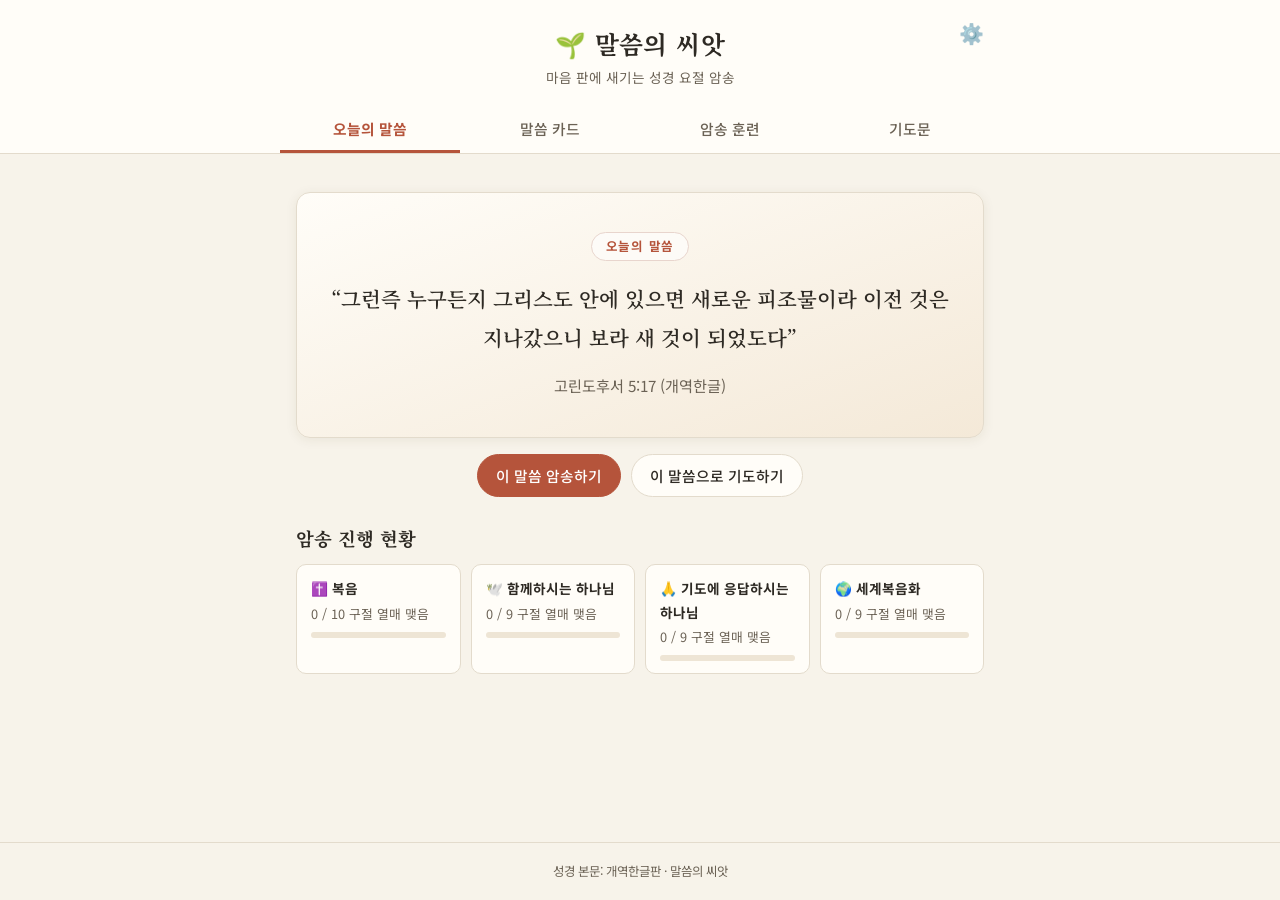
==== index.html @ aadd1bd7 "말씀의 씨앗: 성경 요절 암송 웹앱 추가 - 4개 주제(복음/함께하시는 하나님/기도 응답/세계복음화) 37개 요절 (개역한글) - 오늘의 말씀, 주제별 말씀 카드, 암송 진행 현황" ====
<!DOCTYPE html>
<html lang="ko">
<head>
  <meta charset="UTF-8">
  <meta name="viewport" content="width=device-width, initial-scale=1.0">
  <title>말씀의 씨앗 — 성경 요절 암송</title>
  <link rel="icon" href="data:image/svg+xml,<svg xmlns=%22http://www.w3.org/2000/svg%22 viewBox=%220 0 100 100%22><text y=%22.9em%22 font-size=%2290%22>🌱</text></svg>">
  <link rel="preconnect" href="https://fonts.googleapis.com">
  <link rel="preconnect" href="https://fonts.gstatic.com" crossorigin>
  <link href="https://fonts.googleapis.com/css2?family=Noto+Serif+KR:wght@400;600;700&family=Noto+Sans+KR:wght@400;500;700&display=swap" rel="stylesheet">
  <link rel="stylesheet" href="styles.css">
</head>
<body>

  <header class="app-header">
    <div class="header-inner">
      <h1 class="app-title">🌱 말씀의 씨앗</h1>
      <p class="app-subtitle">마음 판에 새기는 성경 요절 암송</p>
      <button id="btn-settings" class="icon-btn" title="설정 (API 키)">⚙️</button>
    </div>
    <nav class="tabs">
      <button class="tab active" data-view="home">오늘의 말씀</button>
      <button class="tab" data-view="browse">말씀 카드</button>
      <button class="tab" data-view="memorize">암송 훈련</button>
      <button class="tab" data-view="prayer">기도문</button>
    </nav>
  </header>

  <main>
    <!-- ═══════════ 오늘의 말씀 ═══════════ -->
    <section id="view-home" class="view active">
      <div class="today-card" id="today-card">
        <div class="today-label">오늘의 말씀</div>
        <p class="today-text" id="today-text"></p>
        <p class="today-ref" id="today-ref"></p>
      </div>
      <div class="today-actions">
        <button class="btn primary" id="btn-today-memorize">이 말씀 암송하기</button>
        <button class="btn" id="btn-today-prayer">이 말씀으로 기도하기</button>
      </div>

      <div class="progress-summary">
        <h2 class="section-title">암송 진행 현황</h2>
        <div id="progress-grid" class="progress-grid"></div>
      </div>
    </section>

    <!-- ═══════════ 말씀 카드 (주제별 탐색) ═══════════ -->
    <section id="view-browse" class="view">
      <div id="theme-chips" class="theme-chips"></div>
      <div id="verse-list" class="verse-list"></div>
    </section>

    <!-- ═══════════ 암송 훈련 ═══════════ -->
    <section id="view-memorize" class="view">
      <div class="memorize-setup" id="memorize-setup">
        <h2 class="section-title">암송할 말씀 선택</h2>
        <select id="memo-theme-select" class="select"></select>
        <select id="memo-verse-select" class="select"></select>
        <div class="mode-buttons">
          <button class="btn primary" data-mode="flashcard">📇 카드 뒤집기</button>
          <button class="btn primary" data-mode="blanks">✏️ 빈칸 채우기</button>
          <button class="btn primary" data-mode="typing">⌨️ 통째로 쓰기</button>
        </div>
      </div>

      <div class="memorize-stage hidden" id="memorize-stage">
        <button class="back-link" id="btn-memo-back">← 다른 말씀 선택</button>
        <div id="memo-content"></div>
      </div>
    </section>

    <!-- ═══════════ 기도문 생성 ═══════════ -->
    <section id="view-prayer" class="view">
      <h2 class="section-title">말씀으로 드리는 기도</h2>
      <p class="hint">요절을 선택하면 그 말씀에 담긴 하나님의 마음을 붙잡고 드리는 기도문을 만들어 드립니다.</p>
      <select id="prayer-theme-select" class="select"></select>
      <select id="prayer-verse-select" class="select"></select>
      <div class="prayer-verse-preview" id="prayer-verse-preview"></div>
      <textarea id="prayer-topic" class="textarea" rows="2"
        placeholder="(선택) 함께 기도하고 싶은 제목이 있다면 적어주세요. 예: 가족의 구원, 선교지의 동역자들"></textarea>
      <button class="btn primary" id="btn-generate-prayer">🙏 기도문 만들기</button>
      <div id="prayer-result" class="prayer-result hidden">
        <div class="prayer-text" id="prayer-text"></div>
        <div class="row-actions">
          <button class="btn" id="btn-copy-prayer">복사하기</button>
        </div>
      </div>
      <div id="prayer-status" class="status-line"></div>
    </section>
  </main>

  <!-- ═══════════ 말씀 카드 상세 모달 ═══════════ -->
  <div class="modal-backdrop hidden" id="verse-modal">
    <div class="modal">
      <button class="modal-close" data-close="verse-modal">✕</button>
      <div class="verse-detail">
        <div class="verse-detail-image" id="verse-detail-image"></div>
        <p class="verse-detail-text" id="verse-detail-text"></p>
        <p class="verse-detail-ref" id="verse-detail-ref"></p>
        <div class="row-actions">
          <button class="btn" id="btn-detail-memorize">암송하기</button>
          <button class="btn" id="btn-detail-prayer">기도문 만들기</button>
          <button class="btn" id="btn-detail-image">🎨 말씀 카드 이미지 생성</button>
        </div>
        <div id="image-status" class="status-line"></div>
      </div>
    </div>
  </div>

  <!-- ═══════════ 설정 모달 ═══════════ -->
  <div class="modal-backdrop hidden" id="settings-modal">
    <div class="modal">
      <button class="modal-close" data-close="settings-modal">✕</button>
      <h2 class="section-title">설정 — API 키</h2>
      <p class="hint">API 키는 이 브라우저(localStorage)에만 저장되며 외부로 전송되지 않습니다. 각 API 호출 시에만 해당 서비스로 직접 전달됩니다.</p>

      <label class="field-label">Anthropic API 키 <span class="field-note">(기도문 생성)</span></label>
      <input type="password" id="input-anthropic-key" class="input" placeholder="sk-ant-...">
      <p class="hint small"><a href="https://platform.claude.com/" target="_blank" rel="noopener">platform.claude.com</a>에서 발급받을 수 있습니다.</p>

      <label class="field-label">Higgsfield API 키 <span class="field-note">(이미지 생성)</span></label>
      <input type="password" id="input-hf-key" class="input" placeholder="hf-api-key">
      <label class="field-label">Higgsfield API 시크릿</label>
      <input type="password" id="input-hf-secret" class="input" placeholder="hf-secret">
      <p class="hint small"><a href="https://higgsfield.ai/" target="_blank" rel="noopener">higgsfield.ai</a>에서 API 키와 시크릿을 발급받을 수 있습니다.</p>

      <div class="row-actions">
        <button class="btn primary" id="btn-save-settings">저장</button>
      </div>
      <div id="settings-status" class="status-line"></div>
    </div>
  </div>

  <footer class="app-footer">
    성경 본문: 개역한글판 · 말씀의 씨앗
  </footer>

  <script src="verses.js"></script>
  <script src="app.js"></script>
</body>
</html>
---- styles.css ----
/* ─────────────────────────────────────────────
   말씀의 씨앗 — 성경 요절 암송 앱
   ───────────────────────────────────────────── */
:root {
  --bg: #f7f3ea;
  --card: #fffdf8;
  --ink: #2e2a24;
  --ink-soft: #6b6255;
  --accent: #b5543b;
  --accent-soft: #e8d5cd;
  --line: #e3dbcc;
  --shadow: 0 2px 12px rgba(80, 60, 30, 0.08);
  --radius: 14px;
  --serif: "Noto Serif KR", "Nanum Myeongjo", serif;
  --sans: "Noto Sans KR", "Apple SD Gothic Neo", sans-serif;
}

* { box-sizing: border-box; margin: 0; padding: 0; }

body {
  font-family: var(--sans);
  background: var(--bg);
  color: var(--ink);
  line-height: 1.7;
  min-height: 100vh;
  display: flex;
  flex-direction: column;
}

main {
  flex: 1;
  width: 100%;
  max-width: 720px;
  margin: 0 auto;
  padding: 20px 16px 60px;
}

/* ── 헤더 ── */
.app-header {
  background: var(--card);
  border-bottom: 1px solid var(--line);
}
.header-inner {
  max-width: 720px;
  margin: 0 auto;
  padding: 22px 16px 8px;
  position: relative;
  text-align: center;
}
.app-title {
  font-family: var(--serif);
  font-size: 1.55rem;
  font-weight: 700;
  letter-spacing: 0.02em;
}
.app-subtitle {
  color: var(--ink-soft);
  font-size: 0.85rem;
  margin-top: 2px;
}
.icon-btn {
  position: absolute;
  right: 16px;
  top: 22px;
  font-size: 1.25rem;
  background: none;
  border: none;
  cursor: pointer;
  opacity: 0.75;
}
.icon-btn:hover { opacity: 1; }

.tabs {
  max-width: 720px;
  margin: 10px auto 0;
  display: flex;
  overflow-x: auto;
}
.tab {
  flex: 1;
  padding: 11px 8px;
  background: none;
  border: none;
  border-bottom: 3px solid transparent;
  font-family: var(--sans);
  font-size: 0.92rem;
  font-weight: 500;
  color: var(--ink-soft);
  cursor: pointer;
  white-space: nowrap;
}
.tab.active {
  color: var(--accent);
  border-bottom-color: var(--accent);
  font-weight: 700;
}

/* ── 뷰 전환 ── */
.view { display: none; }
.view.active { display: block; animation: fadein 0.25s ease; }
@keyframes fadein { from { opacity: 0; transform: translateY(4px); } to { opacity: 1; } }
.hidden { display: none !important; }

/* ── 공통 요소 ── */
.section-title {
  font-family: var(--serif);
  font-size: 1.15rem;
  font-weight: 700;
  margin: 26px 0 10px;
}
.hint { color: var(--ink-soft); font-size: 0.88rem; margin-bottom: 12px; }
.hint.small { font-size: 0.78rem; margin: 4px 0 14px; }
.hint a { color: var(--accent); }

.btn {
  display: inline-block;
  padding: 10px 18px;
  border: 1px solid var(--line);
  border-radius: 999px;
  background: var(--card);
  color: var(--ink);
  font-family: var(--sans);
  font-size: 0.92rem;
  font-weight: 500;
  cursor: pointer;
  transition: all 0.15s ease;
}
.btn:hover { border-color: var(--accent); color: var(--accent); }
.btn.primary {
  background: var(--accent);
  border-color: var(--accent);
  color: #fff;
}
.btn.primary:hover { filter: brightness(1.08); color: #fff; }
.btn:disabled { opacity: 0.5; cursor: not-allowed; }

.select, .input, .textarea {
  width: 100%;
  padding: 11px 14px;
  margin-bottom: 10px;
  border: 1px solid var(--line);
  border-radius: 10px;
  background: var(--card);
  font-family: var(--sans);
  font-size: 0.95rem;
  color: var(--ink);
}
.select:focus, .input:focus, .textarea:focus {
  outline: none;
  border-color: var(--accent);
}
.textarea { resize: vertical; }

.field-label { display: block; font-weight: 700; font-size: 0.9rem; margin: 14px 0 6px; }
.field-note { font-weight: 400; color: var(--ink-soft); font-size: 0.82rem; }

.row-actions { display: flex; gap: 10px; flex-wrap: wrap; margin-top: 14px; }
.status-line { margin-top: 12px; font-size: 0.88rem; color: var(--ink-soft); white-space: pre-line; }
.status-line.error { color: #a33; }
.status-line.ok { color: #3a7a3a; }

.back-link {
  background: none; border: none; cursor: pointer;
  color: var(--ink-soft); font-size: 0.9rem; margin-bottom: 14px;
}
.back-link:hover { color: var(--accent); }

/* ── 오늘의 말씀 ── */
.today-card {
  margin-top: 18px;
  background: linear-gradient(160deg, #fffdf8 0%, #f4e9d8 100%);
  border: 1px solid var(--line);
  border-radius: var(--radius);
  box-shadow: var(--shadow);
  padding: 38px 28px;
  text-align: center;
}
.today-label {
  display: inline-block;
  font-size: 0.78rem;
  font-weight: 700;
  letter-spacing: 0.14em;
  color: var(--accent);
  border: 1px solid var(--accent-soft);
  border-radius: 999px;
  padding: 3px 14px;
  margin-bottom: 18px;
  background: rgba(255,255,255,0.6);
}
.today-text {
  font-family: var(--serif);
  font-size: 1.28rem;
  font-weight: 600;
  line-height: 1.9;
  word-break: keep-all;
}
.today-ref {
  margin-top: 16px;
  color: var(--ink-soft);
  font-size: 0.95rem;
}
.today-actions {
  display: flex; gap: 10px; justify-content: center; flex-wrap: wrap;
  margin-top: 16px;
}

.progress-grid {
  display: grid;
  grid-template-columns: repeat(auto-fill, minmax(150px, 1fr));
  gap: 10px;
}
.progress-cell {
  background: var(--card);
  border: 1px solid var(--line);
  border-radius: 10px;
  padding: 12px 14px;
}
.progress-cell .p-name { font-size: 0.85rem; font-weight: 700; }
.progress-cell .p-count { font-size: 0.8rem; color: var(--ink-soft); margin-top: 2px; }
.progress-bar {
  height: 6px; border-radius: 3px; background: #eee5d5; margin-top: 8px; overflow: hidden;
}
.progress-bar > div { height: 100%; border-radius: 3px; }

/* ── 말씀 카드 목록 ── */
.theme-chips {
  display: flex; gap: 8px; flex-wrap: wrap; margin: 18px 0 16px;
}
.chip {
  padding: 7px 15px;
  border-radius: 999px;
  border: 1px solid var(--line);
  background: var(--card);
  font-size: 0.88rem;
  cursor: pointer;
}
.chip.active { background: var(--ink); color: #fff; border-color: var(--ink); }

.verse-list { display: flex; flex-direction: column; gap: 10px; }
.verse-card {
  background: var(--card);
  border: 1px solid var(--line);
  border-left: 5px solid var(--line);
  border-radius: 10px;
  padding: 16px 18px;
  cursor: pointer;
  transition: box-shadow 0.15s ease;
}
.verse-card:hover { box-shadow: var(--shadow); }
.verse-card .v-text {
  font-family: var(--serif);
  font-size: 1.0rem;
  word-break: keep-all;
}
.verse-card .v-meta {
  display: flex; justify-content: space-between; align-items: center;
  margin-top: 8px;
}
.verse-card .v-ref { font-size: 0.85rem; color: var(--ink-soft); font-weight: 500; }
.verse-card .v-level { font-size: 0.8rem; }

/* ── 암송 훈련 ── */
.mode-buttons { display: flex; gap: 10px; flex-wrap: wrap; margin-top: 14px; }

.flashcard {
  perspective: 1200px;
  margin-top: 8px;
}
.flashcard-inner {
  position: relative;
  min-height: 260px;
  border-radius: var(--radius);
  cursor: pointer;
  transform-style: preserve-3d;
  transition: transform 0.5s ease;
}
.flashcard.flipped .flashcard-inner { transform: rotateY(180deg); }
.flash-face {
  position: absolute; inset: 0;
  display: flex; flex-direction: column; justify-content: center; align-items: center;
  padding: 30px;
  border-radius: var(--radius);
  border: 1px solid var(--line);
  background: var(--card);
  box-shadow: var(--shadow);
  backface-visibility: hidden;
  text-align: center;
}
.flash-face.back { transform: rotateY(180deg); }
.flash-ref { font-family: var(--serif); font-size: 1.5rem; font-weight: 700; }
.flash-hint { color: var(--ink-soft); font-size: 0.85rem; margin-top: 14px; }
.flash-text {
  font-family: var(--serif); font-size: 1.1rem; line-height: 1.9; word-break: keep-all;
}
.flash-actions { display: flex; gap: 10px; justify-content: center; margin-top: 18px; }

.blank-stage { margin-top: 8px; }
.blank-level-row { display: flex; gap: 8px; margin-bottom: 14px; }
.blank-verse {
  background: var(--card);
  border: 1px solid var(--line);
  border-radius: var(--radius);
  padding: 26px;
  font-family: var(--serif);
  font-size: 1.12rem;
  line-height: 2.1;
  word-break: keep-all;
}
.blank-word {
  display: inline-block;
  min-width: 2.2em;
  border-bottom: 2px solid var(--accent);
  color: transparent;
  background: var(--accent-soft);
  border-radius: 4px;
  cursor: pointer;
  text-align: center;
  transition: all 0.15s ease;
  user-select: none;
}
.blank-word.revealed { color: var(--accent); background: transparent; }
.blank-ref { text-align: right; color: var(--ink-soft); font-size: 0.9rem; margin-top: 12px; font-family: var(--sans); }

.typing-stage { margin-top: 8px; }
.typing-target {
  background: var(--card);
  border: 1px solid var(--line);
  border-radius: 10px;
  padding: 16px 18px;
  font-family: var(--serif);
  word-break: keep-all;
  margin-bottom: 12px;
}
.typing-result { margin-top: 14px; font-size: 1.05rem; line-height: 2; word-break: keep-all; font-family: var(--serif); }
.typing-result .ok { color: #3a7a3a; }
.typing-result .miss { color: #b03030; text-decoration: underline wavy #b03030; }
.accuracy-badge {
  display: inline-block; margin-top: 10px;
  padding: 4px 14px; border-radius: 999px;
  background: var(--accent-soft); color: var(--accent); font-weight: 700;
}

/* ── 기도문 ── */
.prayer-verse-preview {
  background: var(--card);
  border-left: 4px solid var(--accent);
  border-radius: 0 10px 10px 0;
  padding: 14px 16px;
  margin-bottom: 12px;
  font-family: var(--serif);
  font-size: 0.95rem;
  color: var(--ink-soft);
  word-break: keep-all;
}
.prayer-result {
  margin-top: 20px;
  background: var(--card);
  border: 1px solid var(--line);
  border-radius: var(--radius);
  box-shadow: var(--shadow);
  padding: 26px;
}
.prayer-text {
  font-family: var(--serif);
  font-size: 1.02rem;
  line-height: 2;
  white-space: pre-wrap;
  word-break: keep-all;
}

/* ── 모달 ── */
.modal-backdrop {
  position: fixed; inset: 0;
  background: rgba(40, 30, 15, 0.45);
  display: flex; align-items: center; justify-content: center;
  padding: 18px;
  z-index: 50;
}
.modal {
  position: relative;
  width: 100%;
  max-width: 520px;
  max-height: 88vh;
  overflow-y: auto;
  background: var(--bg);
  border-radius: var(--radius);
  padding: 28px 24px;
  box-shadow: 0 12px 40px rgba(0,0,0,0.25);
}
.modal .section-title { margin-top: 0; }
.modal-close {
  position: absolute; top: 12px; right: 14px;
  background: none; border: none; font-size: 1.1rem; cursor: pointer;
  color: var(--ink-soft);
}

.verse-detail { text-align: center; }
.verse-detail-image { margin-bottom: 16px; }
.verse-detail-image img {
  width: 100%; border-radius: 10px; display: block;
}
.verse-detail-text {
  font-family: var(--serif);
  font-size: 1.15rem;
  line-height: 1.9;
  word-break: keep-all;
}
.verse-detail-ref { margin-top: 12px; color: var(--ink-soft); }
.verse-detail .row-actions { justify-content: center; }

/* ── 푸터 ── */
.app-footer {
  text-align: center;
  padding: 18px;
  color: var(--ink-soft);
  font-size: 0.78rem;
  border-top: 1px solid var(--line);
}

@media (max-width: 480px) {
  .today-text { font-size: 1.1rem; }
  .tab { font-size: 0.84rem; padding: 10px 4px; }
}
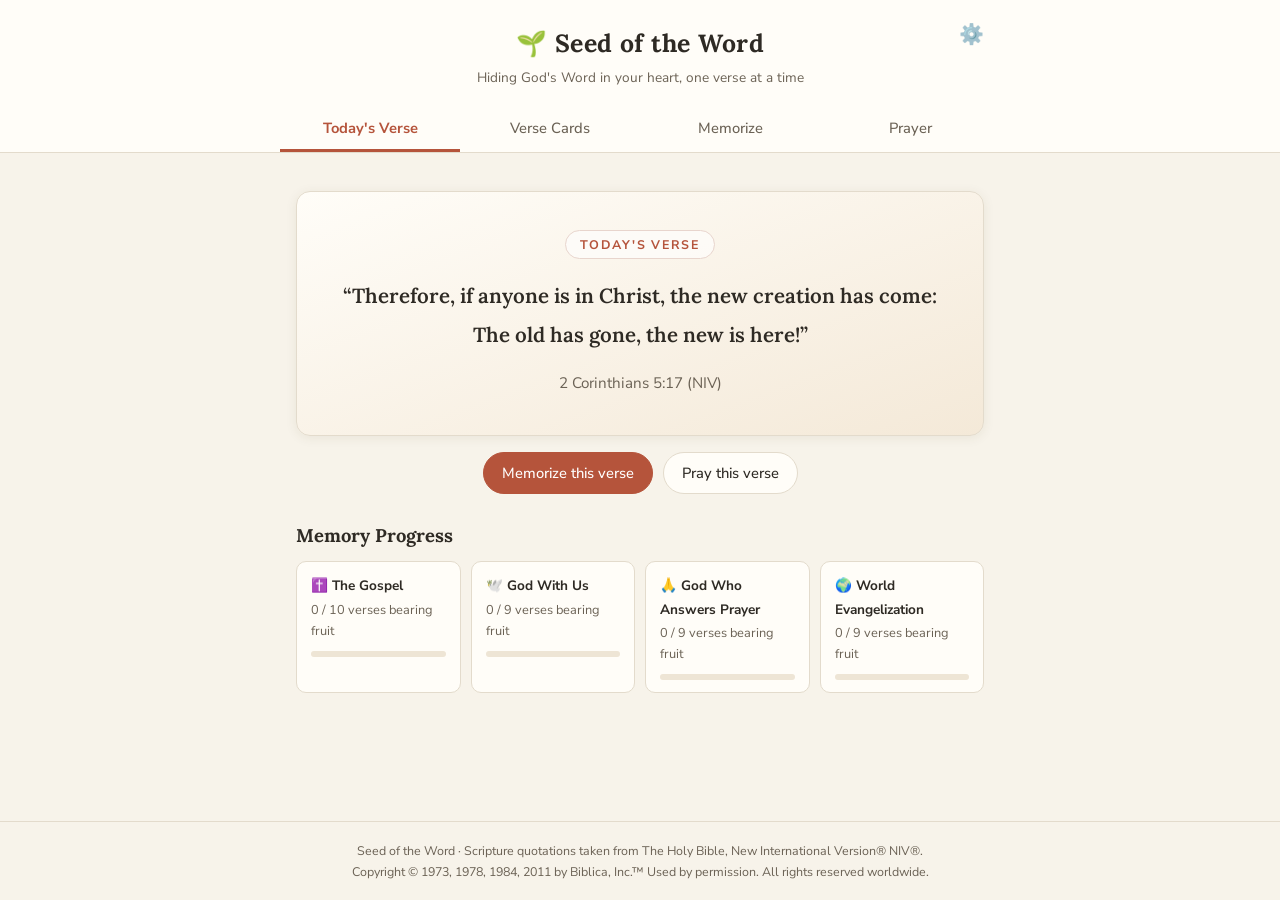
==== commit 37eab074: "Translate app to English with NIV Scripture text - Replace Korean UI with English throughout (Seed o" ====
--- a/index.html
+++ b/index.html
@@ -1,96 +1,96 @@
 <!DOCTYPE html>
-<html lang="ko">
+<html lang="en">
 <head>
   <meta charset="UTF-8">
   <meta name="viewport" content="width=device-width, initial-scale=1.0">
-  <title>말씀의 씨앗 — 성경 요절 암송</title>
+  <title>Seed of the Word — Scripture Memory</title>
   <link rel="icon" href="data:image/svg+xml,<svg xmlns=%22http://www.w3.org/2000/svg%22 viewBox=%220 0 100 100%22><text y=%22.9em%22 font-size=%2290%22>🌱</text></svg>">
   <link rel="preconnect" href="https://fonts.googleapis.com">
   <link rel="preconnect" href="https://fonts.gstatic.com" crossorigin>
-  <link href="https://fonts.googleapis.com/css2?family=Noto+Serif+KR:wght@400;600;700&family=Noto+Sans+KR:wght@400;500;700&display=swap" rel="stylesheet">
+  <link href="https://fonts.googleapis.com/css2?family=Lora:ital,wght@0,400;0,600;0,700;1,400&family=Nunito+Sans:wght@400;600;700&display=swap" rel="stylesheet">
   <link rel="stylesheet" href="styles.css">
 </head>
 <body>
 
   <header class="app-header">
     <div class="header-inner">
-      <h1 class="app-title">🌱 말씀의 씨앗</h1>
-      <p class="app-subtitle">마음 판에 새기는 성경 요절 암송</p>
-      <button id="btn-settings" class="icon-btn" title="설정 (API 키)">⚙️</button>
+      <h1 class="app-title">🌱 Seed of the Word</h1>
+      <p class="app-subtitle">Hiding God's Word in your heart, one verse at a time</p>
+      <button id="btn-settings" class="icon-btn" title="Settings (API keys)">⚙️</button>
     </div>
     <nav class="tabs">
-      <button class="tab active" data-view="home">오늘의 말씀</button>
-      <button class="tab" data-view="browse">말씀 카드</button>
-      <button class="tab" data-view="memorize">암송 훈련</button>
-      <button class="tab" data-view="prayer">기도문</button>
+      <button class="tab active" data-view="home">Today's Verse</button>
+      <button class="tab" data-view="browse">Verse Cards</button>
+      <button class="tab" data-view="memorize">Memorize</button>
+      <button class="tab" data-view="prayer">Prayer</button>
     </nav>
   </header>
 
   <main>
-    <!-- ═══════════ 오늘의 말씀 ═══════════ -->
+    <!-- ═══════════ Today's Verse ═══════════ -->
     <section id="view-home" class="view active">
       <div class="today-card" id="today-card">
-        <div class="today-label">오늘의 말씀</div>
+        <div class="today-label">TODAY'S VERSE</div>
         <p class="today-text" id="today-text"></p>
         <p class="today-ref" id="today-ref"></p>
       </div>
       <div class="today-actions">
-        <button class="btn primary" id="btn-today-memorize">이 말씀 암송하기</button>
-        <button class="btn" id="btn-today-prayer">이 말씀으로 기도하기</button>
+        <button class="btn primary" id="btn-today-memorize">Memorize this verse</button>
+        <button class="btn" id="btn-today-prayer">Pray this verse</button>
       </div>
 
       <div class="progress-summary">
-        <h2 class="section-title">암송 진행 현황</h2>
+        <h2 class="section-title">Memory Progress</h2>
         <div id="progress-grid" class="progress-grid"></div>
       </div>
     </section>
 
-    <!-- ═══════════ 말씀 카드 (주제별 탐색) ═══════════ -->
+    <!-- ═══════════ Verse Cards (browse by theme) ═══════════ -->
     <section id="view-browse" class="view">
       <div id="theme-chips" class="theme-chips"></div>
       <div id="verse-list" class="verse-list"></div>
     </section>
 
-    <!-- ═══════════ 암송 훈련 ═══════════ -->
+    <!-- ═══════════ Memorize ═══════════ -->
     <section id="view-memorize" class="view">
       <div class="memorize-setup" id="memorize-setup">
-        <h2 class="section-title">암송할 말씀 선택</h2>
+        <h2 class="section-title">Choose a verse to memorize</h2>
         <select id="memo-theme-select" class="select"></select>
         <select id="memo-verse-select" class="select"></select>
         <div class="mode-buttons">
-          <button class="btn primary" data-mode="flashcard">📇 카드 뒤집기</button>
-          <button class="btn primary" data-mode="blanks">✏️ 빈칸 채우기</button>
-          <button class="btn primary" data-mode="typing">⌨️ 통째로 쓰기</button>
+          <button class="btn primary" data-mode="flashcard">📇 Flashcard</button>
+          <button class="btn primary" data-mode="blanks">✏️ Fill in the Blanks</button>
+          <button class="btn primary" data-mode="typing">⌨️ Type It Out</button>
         </div>
       </div>
 
       <div class="memorize-stage hidden" id="memorize-stage">
-        <button class="back-link" id="btn-memo-back">← 다른 말씀 선택</button>
+        <button class="back-link" id="btn-memo-back">← Choose another verse</button>
         <div id="memo-content"></div>
       </div>
     </section>
 
-    <!-- ═══════════ 기도문 생성 ═══════════ -->
+    <!-- ═══════════ Prayer ═══════════ -->
     <section id="view-prayer" class="view">
-      <h2 class="section-title">말씀으로 드리는 기도</h2>
-      <p class="hint">요절을 선택하면 그 말씀에 담긴 하나님의 마음을 붙잡고 드리는 기도문을 만들어 드립니다.</p>
+      <h2 class="section-title">Praying the Word</h2>
+      <p class="hint">Choose a verse and we'll craft a prayer that holds on to God's heart and promises in that passage.</p>
       <select id="prayer-theme-select" class="select"></select>
       <select id="prayer-verse-select" class="select"></select>
       <div class="prayer-verse-preview" id="prayer-verse-preview"></div>
       <textarea id="prayer-topic" class="textarea" rows="2"
-        placeholder="(선택) 함께 기도하고 싶은 제목이 있다면 적어주세요. 예: 가족의 구원, 선교지의 동역자들"></textarea>
-      <button class="btn primary" id="btn-generate-prayer">🙏 기도문 만들기</button>
+        placeholder="(Optional) Anything you'd like to pray about? e.g. my family's salvation, missionaries overseas"></textarea>
+      <button class="btn primary" id="btn-generate-prayer">🙏 Write a Prayer</button>
       <div id="prayer-result" class="prayer-result hidden">
         <div class="prayer-text" id="prayer-text"></div>
         <div class="row-actions">
-          <button class="btn" id="btn-copy-prayer">복사하기</button>
+          <button class="btn" id="btn-copy-prayer">Copy</button>
         </div>
       </div>
       <div id="prayer-status" class="status-line"></div>
     </section>
   </main>
 
-  <!-- ═══════════ 말씀 카드 상세 모달 ═══════════ -->
+  <!-- ═══════════ Verse detail modal ═══════════ -->
   <div class="modal-backdrop hidden" id="verse-modal">
     <div class="modal">
       <button class="modal-close" data-close="verse-modal">✕</button>
@@ -99,41 +99,42 @@
         <p class="verse-detail-text" id="verse-detail-text"></p>
         <p class="verse-detail-ref" id="verse-detail-ref"></p>
         <div class="row-actions">
-          <button class="btn" id="btn-detail-memorize">암송하기</button>
-          <button class="btn" id="btn-detail-prayer">기도문 만들기</button>
-          <button class="btn" id="btn-detail-image">🎨 말씀 카드 이미지 생성</button>
+          <button class="btn" id="btn-detail-memorize">Memorize</button>
+          <button class="btn" id="btn-detail-prayer">Write a prayer</button>
+          <button class="btn" id="btn-detail-image">🎨 Generate card image</button>
         </div>
         <div id="image-status" class="status-line"></div>
       </div>
     </div>
   </div>
 
-  <!-- ═══════════ 설정 모달 ═══════════ -->
+  <!-- ═══════════ Settings modal ═══════════ -->
   <div class="modal-backdrop hidden" id="settings-modal">
     <div class="modal">
       <button class="modal-close" data-close="settings-modal">✕</button>
-      <h2 class="section-title">설정 — API 키</h2>
-      <p class="hint">API 키는 이 브라우저(localStorage)에만 저장되며 외부로 전송되지 않습니다. 각 API 호출 시에만 해당 서비스로 직접 전달됩니다.</p>
+      <h2 class="section-title">Settings — API Keys</h2>
+      <p class="hint">Your keys are stored only in this browser (localStorage) and are sent directly to each service only when you use that feature.</p>
 
-      <label class="field-label">Anthropic API 키 <span class="field-note">(기도문 생성)</span></label>
+      <label class="field-label">Anthropic API key <span class="field-note">(prayer writing)</span></label>
       <input type="password" id="input-anthropic-key" class="input" placeholder="sk-ant-...">
-      <p class="hint small"><a href="https://platform.claude.com/" target="_blank" rel="noopener">platform.claude.com</a>에서 발급받을 수 있습니다.</p>
+      <p class="hint small">Get one at <a href="https://platform.claude.com/" target="_blank" rel="noopener">platform.claude.com</a>.</p>
 
-      <label class="field-label">Higgsfield API 키 <span class="field-note">(이미지 생성)</span></label>
+      <label class="field-label">Higgsfield API key <span class="field-note">(image generation)</span></label>
       <input type="password" id="input-hf-key" class="input" placeholder="hf-api-key">
-      <label class="field-label">Higgsfield API 시크릿</label>
+      <label class="field-label">Higgsfield API secret</label>
       <input type="password" id="input-hf-secret" class="input" placeholder="hf-secret">
-      <p class="hint small"><a href="https://higgsfield.ai/" target="_blank" rel="noopener">higgsfield.ai</a>에서 API 키와 시크릿을 발급받을 수 있습니다.</p>
+      <p class="hint small">Get your key and secret at <a href="https://higgsfield.ai/" target="_blank" rel="noopener">higgsfield.ai</a>.</p>
 
       <div class="row-actions">
-        <button class="btn primary" id="btn-save-settings">저장</button>
+        <button class="btn primary" id="btn-save-settings">Save</button>
       </div>
       <div id="settings-status" class="status-line"></div>
     </div>
   </div>
 
   <footer class="app-footer">
-    성경 본문: 개역한글판 · 말씀의 씨앗
+    Seed of the Word · Scripture quotations taken from The Holy Bible, New International Version® NIV®.<br>
+    Copyright © 1973, 1978, 1984, 2011 by Biblica, Inc.™ Used by permission. All rights reserved worldwide.
   </footer>
 
   <script src="verses.js"></script>
--- a/styles.css
+++ b/styles.css
@@ -1,5 +1,5 @@
 /* ─────────────────────────────────────────────
-   말씀의 씨앗 — 성경 요절 암송 앱
+   Seed of the Word — Scripture memory app
    ───────────────────────────────────────────── */
 :root {
   --bg: #f7f3ea;
@@ -11,8 +11,8 @@
   --line: #e3dbcc;
   --shadow: 0 2px 12px rgba(80, 60, 30, 0.08);
   --radius: 14px;
-  --serif: "Noto Serif KR", "Nanum Myeongjo", serif;
-  --sans: "Noto Sans KR", "Apple SD Gothic Neo", sans-serif;
+  --serif: "Lora", Georgia, "Times New Roman", serif;
+  --sans: "Nunito Sans", "Segoe UI", Helvetica, Arial, sans-serif;
 }
 
 * { box-sizing: border-box; margin: 0; padding: 0; }
@@ -35,7 +35,7 @@
   padding: 20px 16px 60px;
 }
 
-/* ── 헤더 ── */
+/* ── Header ── */
 .app-header {
   background: var(--card);
   border-bottom: 1px solid var(--line);
@@ -95,13 +95,13 @@
   font-weight: 700;
 }
 
-/* ── 뷰 전환 ── */
+/* ── View switching ── */
 .view { display: none; }
 .view.active { display: block; animation: fadein 0.25s ease; }
 @keyframes fadein { from { opacity: 0; transform: translateY(4px); } to { opacity: 1; } }
 .hidden { display: none !important; }
 
-/* ── 공통 요소 ── */
+/* ── Shared elements ── */
 .section-title {
   font-family: var(--serif);
   font-size: 1.15rem;
@@ -165,7 +165,7 @@
 }
 .back-link:hover { color: var(--accent); }
 
-/* ── 오늘의 말씀 ── */
+/* ── Today's verse ── */
 .today-card {
   margin-top: 18px;
   background: linear-gradient(160deg, #fffdf8 0%, #f4e9d8 100%);
@@ -222,7 +222,7 @@
 }
 .progress-bar > div { height: 100%; border-radius: 3px; }
 
-/* ── 말씀 카드 목록 ── */
+/* ── Verse card list ── */
 .theme-chips {
   display: flex; gap: 8px; flex-wrap: wrap; margin: 18px 0 16px;
 }
@@ -259,7 +259,7 @@
 .verse-card .v-ref { font-size: 0.85rem; color: var(--ink-soft); font-weight: 500; }
 .verse-card .v-level { font-size: 0.8rem; }
 
-/* ── 암송 훈련 ── */
+/* ── Memorize ── */
 .mode-buttons { display: flex; gap: 10px; flex-wrap: wrap; margin-top: 14px; }
 
 .flashcard {
@@ -340,7 +340,7 @@
   background: var(--accent-soft); color: var(--accent); font-weight: 700;
 }
 
-/* ── 기도문 ── */
+/* ── Prayer ── */
 .prayer-verse-preview {
   background: var(--card);
   border-left: 4px solid var(--accent);
@@ -368,7 +368,7 @@
   word-break: keep-all;
 }
 
-/* ── 모달 ── */
+/* ── Modals ── */
 .modal-backdrop {
   position: fixed; inset: 0;
   background: rgba(40, 30, 15, 0.45);
@@ -408,7 +408,7 @@
 .verse-detail-ref { margin-top: 12px; color: var(--ink-soft); }
 .verse-detail .row-actions { justify-content: center; }
 
-/* ── 푸터 ── */
+/* ── Footer ── */
 .app-footer {
   text-align: center;
   padding: 18px;
